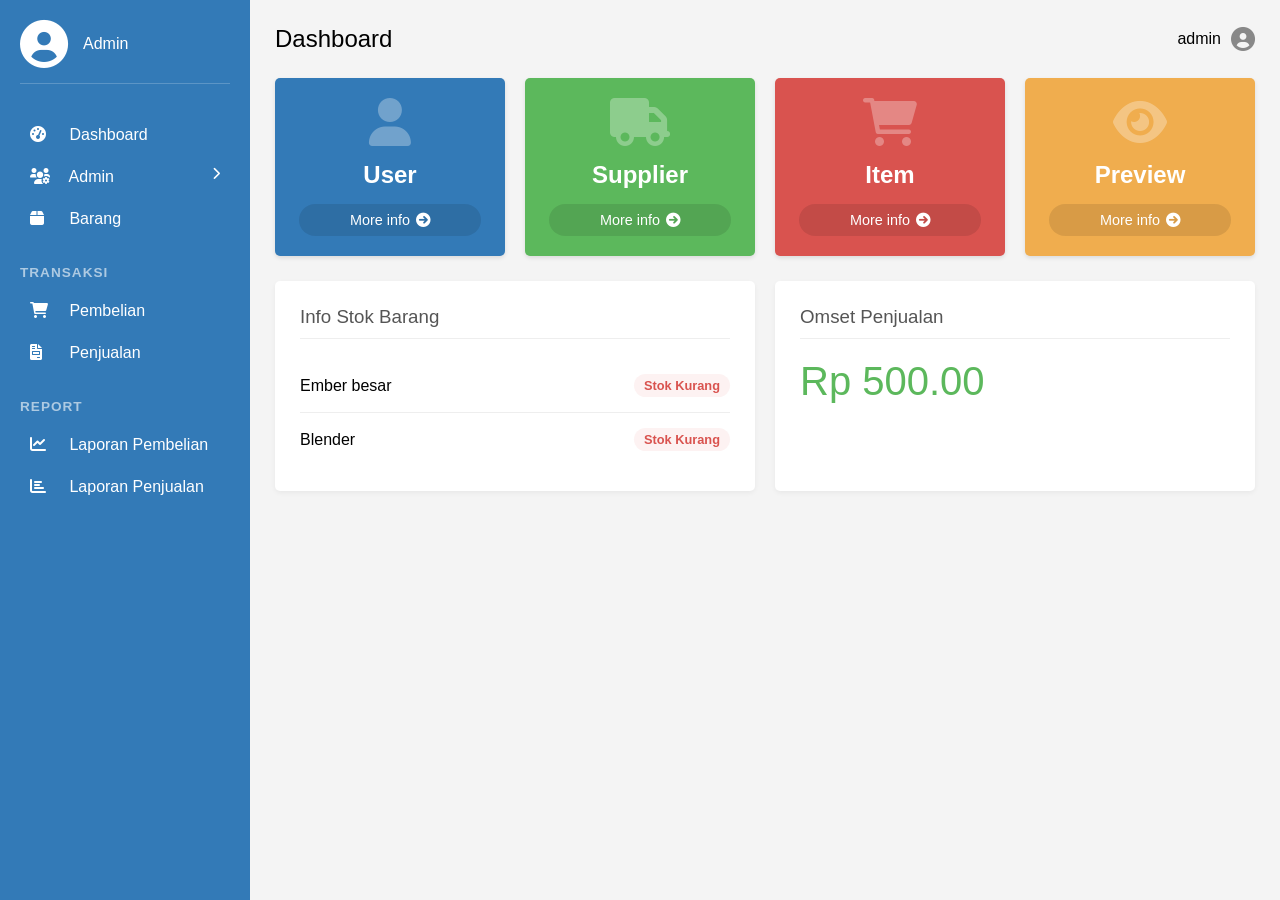
==== index.html @ 7a48f913 "inventori" ====
<!DOCTYPE html>
<html lang="en">
<head>
    <meta charset="UTF-8">
    <meta name="viewport" content="width=device-width, initial-scale=1.0">
    <title>Admin Dashboard - Penjualan Barang</title>
    <link rel="stylesheet" href="style.css">
    <link rel="stylesheet" href="https://cdnjs.cloudflare.com/ajax/libs/font-awesome/6.0.0/css/all.min.css">
</head>
<body>

    <div class="sidebar">
        <div class="admin-profile">
            <i class="fas fa-user-circle"></i>
            <span>Admin</span>
        </div>
        
        <a href="#"><i class="fas fa-tachometer-alt"></i> Dashboard</a>
        <a href="#">
            <i class="fas fa-users-cog"></i> Admin 
            <i class="fas fa-chevron-right float-right"></i>
        </a>
        <a href="#"><i class="fas fa-box"></i> Barang</a>
        
        <h3>Transaksi</h3>
        <a href="#"><i class="fas fa-shopping-cart"></i> Pembelian</a>
        <a href="#"><i class="fas fa-file-invoice"></i> Penjualan</a>
        
        <h3>Report</h3>
        <a href="#"><i class="fas fa-chart-line"></i> Laporan Pembelian</a>
        <a href="#"><i class="fas fa-chart-bar"></i> Laporan Penjualan</a>
    </div>

    <div class="main-content">
        <div class="header">
            <h2>Dashboard</h2>
            <div class="user-info">
                <span>admin</span>
                <i class="fas fa-user-circle"></i>
            </div>
        </div>

        <div class="card-container">
            
            <div class="card blue">
                <i class="fas fa-user main-card-icon"></i>
                <h3>User</h3>
                <a href="#" class="more-info-btn">
                    <span>More info</span>
                    <i class="fas fa-arrow-circle-right small-arrow"></i>
                </a>
            </div>

            <div class="card green">
                <i class="fas fa-truck main-card-icon"></i>
                <h3>Supplier</h3>
                <a href="#" class="more-info-btn">
                    <span>More info</span>
                    <i class="fas fa-arrow-circle-right small-arrow"></i>
                </a>
            </div>

            <div class="card red">
                <i class="fas fa-shopping-cart main-card-icon"></i>
                <h3>Item</h3>
                <a href="#" class="more-info-btn">
                    <span>More info</span>
                    <i class="fas fa-arrow-circle-right small-arrow"></i>
                </a>
            </div>

            <div class="card orange">
                <i class="fas fa-eye main-card-icon"></i>
                <h3>Preview</h3>
                <a href="#" class="more-info-btn">
                    <span>More info</span>
                    <i class="fas fa-arrow-circle-right small-arrow"></i>
                </a>
            </div>
        </div>

        <div class="info-container">
            
            <div class="info-panel info-stock">
                <h3>Info Stok Barang</h3>
                <ul>
                    <li>
                        <span>Ember besar</span>
                        <span class="stok-status kurang">Stok Kurang</span>
                    </li>
                    <li>
                        <span>Blender</span>
                        <span class="stok-status kurang">Stok Kurang</span>
                    </li>
                    </ul>
            </div>

            <div class="info-panel omset-penjualan">
                <h3>Omset Penjualan</h3>
                <p class="omset-value">Rp 500.00</p>
            </div>
        </div>
    </div>
</body>
</html>
---- style.css ----
/* --- Reset Global --- */
body {
    font-family: 'Segoe UI', Arial, sans-serif; /* Font yang lebih modern */
    margin: 0;
    padding: 0;
    display: flex; /* Memisahkan Sidebar dan Konten Utama side-by-side */
    height: 100vh;
    background-color: #f4f4f4;
}

/* --- Gaya Sidebar (Biru) --- */
.sidebar {
    width: 250px;
    background-color: #337ab7; /* Biru AdminLTE standard */
    color: #fff;
    padding: 20px;
    box-sizing: border-box; /* Pastikan padding tidak menambah lebar */
}

.admin-profile {
    display: flex;
    align-items: center;
    margin-bottom: 30px;
    padding-bottom: 15px;
    border-bottom: 1px solid rgba(255, 255, 255, 0.2);
}

.admin-profile i {
    font-size: 3rem; /* Ikon profil besar */
    margin-right: 15px;
}

.sidebar a {
    display: block;
    color: #fff;
    text-decoration: none;
    padding: 12px 10px;
    border-radius: 4px;
    transition: background-color 0.3s;
}

.sidebar a i:first-child {
    width: 25px; /* Lebar ikon menu tetap agar teks rata */
    margin-right: 10px;
}

.sidebar a:hover {
    background-color: rgba(255, 255, 255, 0.1);
}

.sidebar h3 {
    margin-top: 25px;
    margin-bottom: 10px;
    font-size: 0.85rem;
    text-transform: uppercase;
    letter-spacing: 1px;
    color: rgba(255, 255, 255, 0.6);
}

.float-right {
    float: right;
    font-size: 0.8rem;
    line-height: 1.5; /* Rata vertikal */
}

/* --- Gaya Konten Utama (Abu-abu) --- */
.main-content {
    flex: 1; /* Mengambil sisa ruang horizontal */
    padding: 25px;
    box-sizing: border-box;
    overflow-y: auto; /* Scroll vertikal jika konten panjang */
}

.header {
    display: flex;
    justify-content: space-between;
    align-items: center;
    margin-bottom: 25px;
}

.header h2 {
    margin: 0;
    font-weight: 400;
}

.user-info {
    display: flex;
    align-items: center;
}

.user-info i {
    font-size: 1.5rem;
    margin-left: 10px;
    color: #888;
}

/* --- Gaya Kartu Informasi (Warna-warni) --- */
.card-container {
    display: flex;
    gap: 20px;
    margin-bottom: 25px;
}

.card {
    flex: 1; /* Semua kartu lebar sama */
    padding: 20px;
    color: #fff;
    border-radius: 5px;
    position: relative;
    box-shadow: 0 2px 4px rgba(0,0,0,0.1);
    display: flex;
    flex-direction: column; /* Konten kartu menumpuk vertikal */
    align-items: center; /* Konten utama di tengah */
}

/* Ikon Utama Besar di Kartu */
.main-card-icon {
    font-size: 3rem; 
    margin-bottom: 15px;
    opacity: 0.3; /* Sedikit transparan agar modern */
}

.card h3 {
    margin: 0 0 15px 0;
    font-weight: 600;
    font-size: 1.5rem;
}

/* Warna Kartu */
.card.blue { background-color: #337ab7; }
.card.green { background-color: #5cb85c; }
.card.red { background-color: #d9534f; }
.card.orange { background-color: #f0ad4e; }

/* --- PERUBAHAN: Tombol "More Info" agar SEJAJAR & Panah KECIL --- */
.more-info-btn {
    color: #fff;
    text-decoration: none;
    font-size: 0.9rem;
    margin-top: auto; /* Memaksa tombol ke dasar kartu */
    
    /* MENGAKTIFKAN FLEXBOX UNTUK PENYEJAJARAN HORIZONTAL */
    display: flex;
    align-items: center; /* Sejajar Vertikal */
    justify-content: center; /* Mengetengahkan di kartu */
    gap: 6px; /* Jarak antara teks dan ikon panah */
    
    /* Gaya visual tambahan tombol */
    background-color: rgba(0, 0, 0, 0.1); 
    padding: 8px 15px;
    border-radius: 20px; /* Sudut membulat pill */
    width: 80%; /* Lebar tombol relatif terhadap kartu */
    transition: background-color 0.3s;
}

.more-info-btn:hover {
    background-color: rgba(0, 0, 0, 0.2);
}

/* Properti khusus untuk memperkecil panah */
.small-arrow {
    font-size: 0.9rem; /* Ukurannya sama dengan teks, tidak lagi besar */
}

/* --- Gaya Panel Informasi Bawah (Putih) --- */
.info-container {
    display: flex;
    gap: 20px;
}

.info-panel {
    flex: 1;
    background-color: #fff;
    padding: 25px;
    border-radius: 5px;
    box-shadow: 0 2px 5px rgba(0, 0, 0, 0.05);
}

.info-panel h3 {
    margin-top: 0;
    margin-bottom: 20px;
    font-weight: 400;
    color: #555;
    border-bottom: 1px solid #eee;
    padding-bottom: 10px;
}

/* List Stok */
.info-stock ul {
    list-style: none;
    padding: 0;
    margin: 0;
}

.info-stock li {
    padding: 15px 0;
    border-bottom: 1px solid #eee;
    display: flex;
    justify-content: space-between;
    align-items: center;
}

.info-stock li:last-child {
    border-bottom: none; /* Hapus garis bawah item terakhir */
}

.stok-status {
    font-size: 0.8rem;
    padding: 4px 10px;
    border-radius: 12px;
    font-weight: bold;
}

.stok-status.kurang {
    background-color: #fdf2f2; /* Merah muda sangat muda */
    color: #d9534f; /* Merah */
}

/* Omset */
.omset-value {
    font-size: 2.5rem;
    color: #5cb85c; /* Hijau */
    margin: 10px 0 0 0;
    font-weight: 300;
}
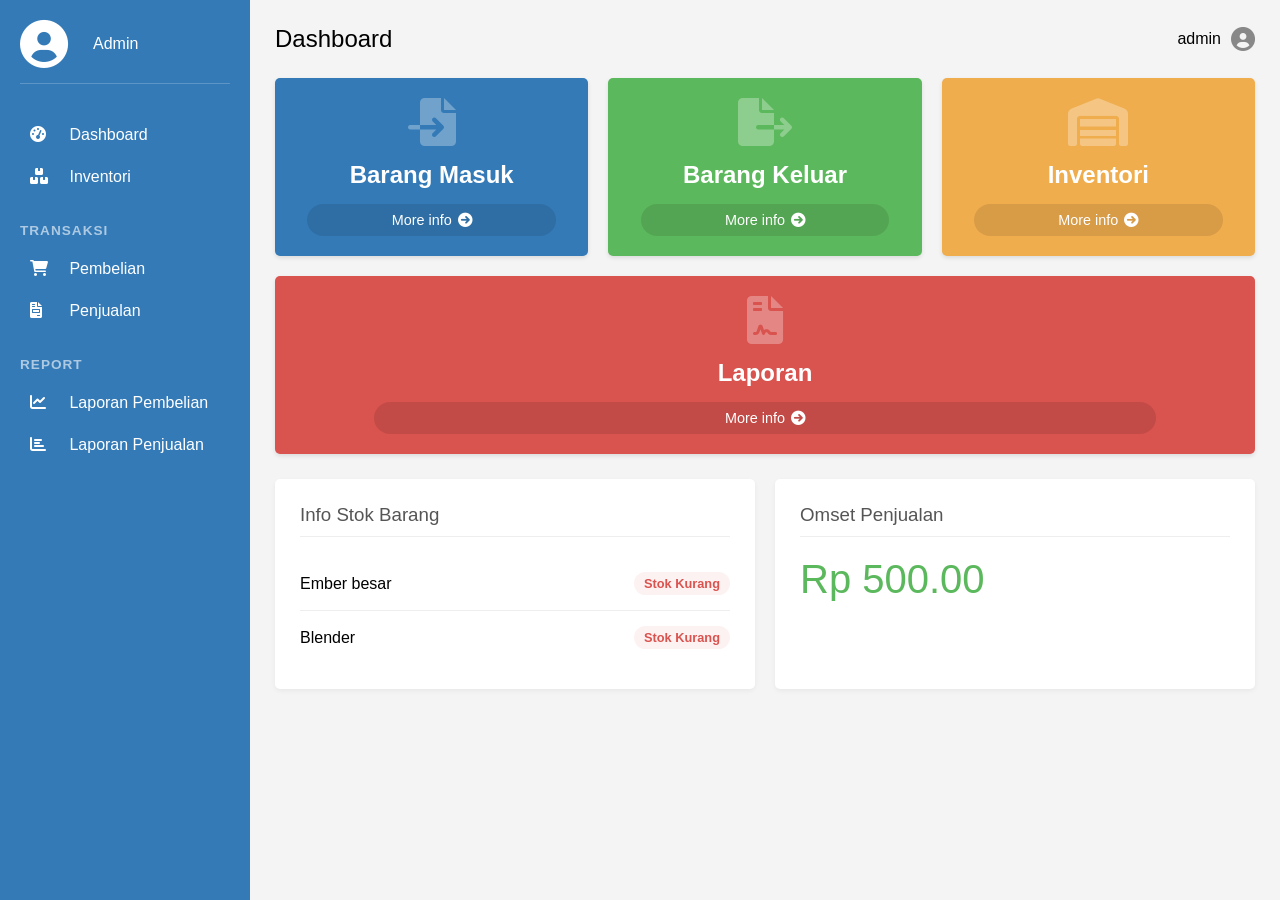
==== commit e65260d5: "Update index.html update" ====
--- a/index.html
+++ b/index.html
@@ -3,32 +3,244 @@
 <head>
     <meta charset="UTF-8">
     <meta name="viewport" content="width=device-width, initial-scale=1.0">
-    <title>Admin Dashboard - Penjualan Barang</title>
-    <link rel="stylesheet" href="style.css">
+    <title>Sistem Inventori Barang</title>
     <link rel="stylesheet" href="https://cdnjs.cloudflare.com/ajax/libs/font-awesome/6.0.0/css/all.min.css">
+    
+    <style>
+        /* --- Reset Global --- */
+        body {
+            font-family: 'Segoe UI', Arial, sans-serif;
+            margin: 0;
+            padding: 0;
+            display: flex;
+            height: 100vh;
+            background-color: #f4f4f4;
+        }
+
+        /* --- Gaya Sidebar (Biru) --- */
+        .sidebar {
+            width: 250px;
+            background-color: #337ab7;
+            color: #fff;
+            padding: 20px;
+            box-sizing: border-box;
+            flex-shrink: 0; /* Mencegah sidebar menyusut */
+        }
+
+        .admin-profile {
+            display: flex;
+            align-items: center;
+            margin-bottom: 30px;
+            padding-bottom: 15px;
+            border-bottom: 1px solid rgba(255, 255, 255, 0.2);
+        }
+
+        .admin-profile i {
+            font-size: 3rem;
+            margin-right: 15px;
+        }
+
+        .sidebar a {
+            display: block;
+            color: #fff;
+            text-decoration: none;
+            padding: 12px 10px;
+            border-radius: 4px;
+            transition: background-color 0.3s;
+        }
+
+        .sidebar a i:first-child {
+            width: 25px;
+            margin-right: 10px;
+        }
+
+        .sidebar a:hover {
+            background-color: rgba(255, 255, 255, 0.1);
+        }
+
+        .sidebar h3 {
+            margin-top: 25px;
+            margin-bottom: 10px;
+            font-size: 0.85rem;
+            text-transform: uppercase;
+            letter-spacing: 1px;
+            color: rgba(255, 255, 255, 0.6);
+        }
+
+        /* --- Gaya Konten Utama --- */
+        .main-content {
+            flex: 1;
+            padding: 25px;
+            box-sizing: border-box;
+            overflow-y: auto;
+        }
+
+        .header {
+            display: flex;
+            justify-content: space-between;
+            align-items: center;
+            margin-bottom: 25px;
+        }
+
+        .header h2 {
+            margin: 0;
+            font-weight: 400;
+        }
+
+        .user-info {
+            display: flex;
+            align-items: center;
+        }
+
+        .user-info i {
+            font-size: 1.5rem;
+            margin-left: 10px;
+            color: #888;
+        }
+
+        /* --- Gaya Kartu Informasi --- */
+        .card-container {
+            display: flex;
+            gap: 20px;
+            margin-bottom: 25px;
+            flex-wrap: wrap; /* Agar responsif jika layar sempit */
+        }
+
+        .card {
+            flex: 1;
+            min-width: 200px;
+            padding: 20px;
+            color: #fff;
+            border-radius: 5px;
+            position: relative;
+            box-shadow: 0 2px 4px rgba(0,0,0,0.1);
+            display: flex;
+            flex-direction: column;
+            align-items: center;
+        }
+
+        .main-card-icon {
+            font-size: 3rem; 
+            margin-bottom: 15px;
+            opacity: 0.3;
+        }
+
+        .card h3 {
+            margin: 0 0 15px 0;
+            font-weight: 600;
+            font-size: 1.5rem;
+        }
+
+        .card.blue { background-color: #337ab7; }
+        .card.green { background-color: #5cb85c; }
+        .card.red { background-color: #d9534f; }
+        .card.orange { background-color: #f0ad4e; }
+
+        .more-info-btn {
+            color: #fff;
+            text-decoration: none;
+            font-size: 0.9rem;
+            margin-top: auto;
+            display: flex;
+            align-items: center;
+            justify-content: center;
+            gap: 6px;
+            background-color: rgba(0, 0, 0, 0.1); 
+            padding: 8px 15px;
+            border-radius: 20px;
+            width: 80%;
+            transition: background-color 0.3s;
+        }
+
+        .more-info-btn:hover {
+            background-color: rgba(0, 0, 0, 0.2);
+        }
+
+        .small-arrow {
+            font-size: 0.9rem;
+        }
+
+        /* --- Gaya Panel Informasi Bawah --- */
+        .info-container {
+            display: flex;
+            gap: 20px;
+            flex-wrap: wrap;
+        }
+
+        .info-panel {
+            flex: 1;
+            min-width: 300px;
+            background-color: #fff;
+            padding: 25px;
+            border-radius: 5px;
+            box-shadow: 0 2px 5px rgba(0, 0, 0, 0.05);
+        }
+
+        .info-panel h3 {
+            margin-top: 0;
+            margin-bottom: 20px;
+            font-weight: 400;
+            color: #555;
+            border-bottom: 1px solid #eee;
+            padding-bottom: 10px;
+        }
+
+        .info-stock ul {
+            list-style: none;
+            padding: 0;
+            margin: 0;
+        }
+
+        .info-stock li {
+            padding: 15px 0;
+            border-bottom: 1px solid #eee;
+            display: flex;
+            justify-content: space-between;
+            align-items: center;
+        }
+
+        .info-stock li:last-child {
+            border-bottom: none;
+        }
+
+        .stok-status {
+            font-size: 0.8rem;
+            padding: 4px 10px;
+            border-radius: 12px;
+            font-weight: bold;
+        }
+
+        .stok-status.kurang {
+            background-color: #fdf2f2;
+            color: #d9534f;
+        }
+
+        .omset-value {
+            font-size: 2.5rem;
+            color: #5cb85c;
+            margin: 10px 0 0 0;
+            font-weight: 300;
+        }
+    </style>
 </head>
 <body>
 
     <div class="sidebar">
         <div class="admin-profile">
             <i class="fas fa-user-circle"></i>
-            <span>Admin</span>
+            <a href="#">Admin</a>
         </div>
         
         <a href="#"><i class="fas fa-tachometer-alt"></i> Dashboard</a>
-        <a href="#">
-            <i class="fas fa-users-cog"></i> Admin 
-            <i class="fas fa-chevron-right float-right"></i>
-        </a>
-        <a href="#"><i class="fas fa-box"></i> Barang</a>
+        <a href="inventoriBarang.html"><i class="fas fa-boxes-stacked"></i> Inventori</a>
         
         <h3>Transaksi</h3>
         <a href="#"><i class="fas fa-shopping-cart"></i> Pembelian</a>
-        <a href="#"><i class="fas fa-file-invoice"></i> Penjualan</a>
+        <a href="Penjualan.html"><i class="fas fa-file-invoice"></i> Penjualan</a>
         
         <h3>Report</h3>
-        <a href="#"><i class="fas fa-chart-line"></i> Laporan Pembelian</a>
-        <a href="#"><i class="fas fa-chart-bar"></i> Laporan Penjualan</a>
+        <a href="LaporanPembelian.html"><i class="fas fa-chart-line"></i> Laporan Pembelian</a>
+        <a href="LaporanPenjualan.html"><i class="fas fa-chart-bar"></i> Laporan Penjualan</a>
     </div>
 
     <div class="main-content">
@@ -41,10 +253,9 @@
         </div>
 
         <div class="card-container">
-            
             <div class="card blue">
-                <i class="fas fa-user main-card-icon"></i>
-                <h3>User</h3>
+                <i class="fas fa-file-import main-card-icon"></i>
+                <h3>Barang Masuk</h3>
                 <a href="#" class="more-info-btn">
                     <span>More info</span>
                     <i class="fas fa-arrow-circle-right small-arrow"></i>
@@ -52,26 +263,26 @@
             </div>
 
             <div class="card green">
-                <i class="fas fa-truck main-card-icon"></i>
-                <h3>Supplier</h3>
+                <i class="fas fa-file-export main-card-icon"></i>
+                <h3>Barang Keluar</h3>
                 <a href="#" class="more-info-btn">
                     <span>More info</span>
                     <i class="fas fa-arrow-circle-right small-arrow"></i>
                 </a>
             </div>
 
-            <div class="card red">
-                <i class="fas fa-shopping-cart main-card-icon"></i>
-                <h3>Item</h3>
+            <div class="card orange">
+                <i class="fas fa-warehouse main-card-icon"></i>
+                <h3>Inventori</h3>
                 <a href="#" class="more-info-btn">
                     <span>More info</span>
                     <i class="fas fa-arrow-circle-right small-arrow"></i>
                 </a>
             </div>
 
-            <div class="card orange">
-                <i class="fas fa-eye main-card-icon"></i>
-                <h3>Preview</h3>
+            <div class="card red">
+                <i class="fas fa-file-contract main-card-icon"></i>
+                <h3>Laporan</h3>
                 <a href="#" class="more-info-btn">
                     <span>More info</span>
                     <i class="fas fa-arrow-circle-right small-arrow"></i>
@@ -80,19 +291,12 @@
         </div>
 
         <div class="info-container">
-            
             <div class="info-panel info-stock">
                 <h3>Info Stok Barang</h3>
                 <ul>
-                    <li>
-                        <span>Ember besar</span>
-                        <span class="stok-status kurang">Stok Kurang</span>
-                    </li>
-                    <li>
-                        <span>Blender</span>
-                        <span class="stok-status kurang">Stok Kurang</span>
-                    </li>
-                    </ul>
+                    <li><span>Ember besar</span> <span class="stok-status kurang">Stok Kurang</span></li>
+                    <li><span>Blender</span> <span class="stok-status kurang">Stok Kurang</span></li>
+                </ul>
             </div>
 
             <div class="info-panel omset-penjualan">
@@ -101,5 +305,15 @@
             </div>
         </div>
     </div>
+
+    <script>
+        // Fungsi ini bisa dikembangkan untuk dropdown profile di pojok kanan
+        function toggleDropdown() {
+            var dropdown = document.getElementById("adminMenu");
+            if (dropdown) {
+                dropdown.style.display = (dropdown.style.display === "block") ? "none" : "block";
+            }
+        }
+    </script>
 </body>
-</html>+</html>
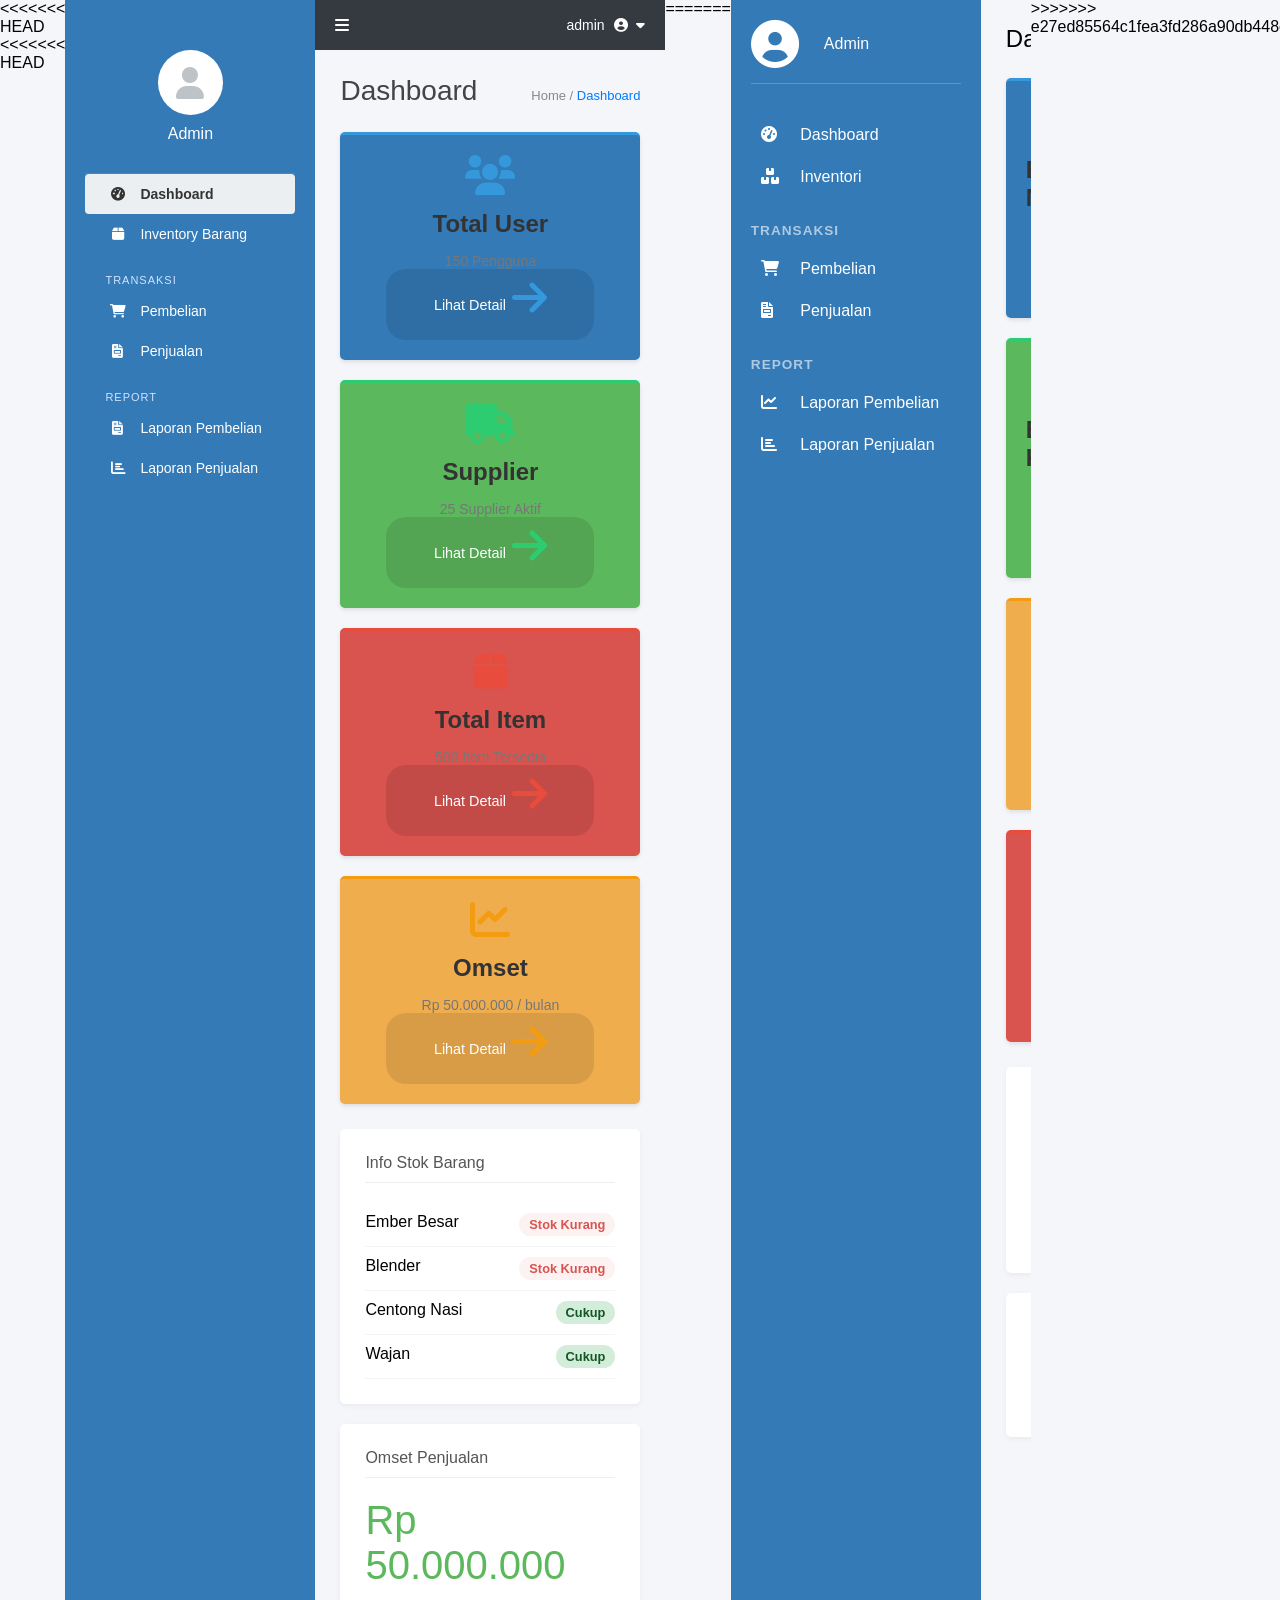
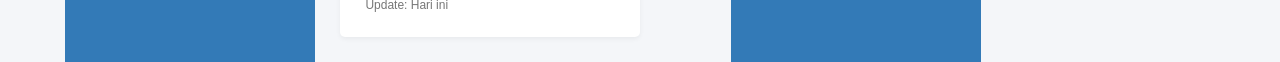
==== commit 55f4c431: "update kodingan" ====
--- a/index.html
+++ b/index.html
@@ -1,4 +1,69 @@
 <!DOCTYPE html>
+<<<<<<< HEAD
+<html lang="id">
+<head>
+    <meta charset="UTF-8">
+    <meta name="viewport" content="width=device-width, initial-scale=1.0">
+    <title>Admin Dashboard - Sistem Inventaris</title>
+    <link rel="stylesheet" href="https://cdnjs.cloudflare.com/ajax/libs/font-awesome/6.0.0/css/all.min.css">
+    
+    <style>
+        * { margin: 0; padding: 0; box-sizing: border-box; font-family: 'Segoe UI', Roboto, Helvetica, Arial, sans-serif; }
+        body { display: flex; background-color: #f4f6f9; min-height: 100vh; overflow-x: hidden; }
+        
+        /* SIDEBAR STYLING */
+        .sidebar { width: 260px; background-color: #3b82f6; color: white; flex-shrink: 0; transition: all 0.3s; }
+        .profile-box { padding: 30px 20px; text-align: center; border-bottom: 1px solid rgba(255,255,255,0.1); }
+        .avatar-circle { width: 65px; height: 65px; background: white; border-radius: 50%; margin: 0 auto 10px; display: flex; align-items: center; justify-content: center; color: #bdc3c7; font-size: 32px; }
+        
+        .sidebar nav a { display: flex; align-items: center; padding: 12px 20px; color: white; text-decoration: none; font-size: 14px; transition: 0.2s; }
+        .sidebar nav a i { margin-right: 12px; width: 20px; text-align: center; }
+        .sidebar nav a:hover { background-color: rgba(255,255,255,0.1); }
+        .sidebar nav a.active { background-color: #eceff1; color: #333; font-weight: 600; }
+        
+        .section-label { padding: 20px 20px 5px; font-size: 11px; text-transform: uppercase; letter-spacing: 1px; color: #d1e3ff; }
+        
+        /* MAIN CONTENT STYLING */
+        .main-wrapper { flex-grow: 1; display: flex; flex-direction: column; }
+        header { height: 50px; background-color: #343a40; display: flex; align-items: center; justify-content: space-between; padding: 0 20px; color: white; }
+        .content-area { padding: 25px; }
+        
+        .page-title { display: flex; justify-content: space-between; align-items: baseline; margin-bottom: 25px; }
+        .page-title h1 { font-weight: 400; font-size: 28px; color: #444; }
+        .breadcrumb { font-size: 13px; color: #888; }
+        .breadcrumb span { color: #007bff; }
+        
+        /* DASHBOARD CARDS */
+        .card-container { display: grid; grid-template-columns: repeat(auto-fit, minmax(250px, 1fr)); gap: 20px; margin-bottom: 25px; }
+        .card { background: white; border-radius: 5px; box-shadow: 0 0 15px rgba(0,0,0,0.05); border-top: 3px solid #d2d6de; padding: 20px; transition: 0.3s; }
+        .card:hover { transform: translateY(-5px); box-shadow: 0 5px 20px rgba(0,0,0,0.1); }
+        .card.blue { border-top-color: #3498db; }
+        .card.green { border-top-color: #2ecc71; }
+        .card.red { border-top-color: #e74c3c; }
+        .card.orange { border-top-color: #f39c12; }
+        
+        .card h3 { font-size: 18px; color: #333; margin-bottom: 10px; }
+        .card p { font-size: 14px; color: #777; }
+        .card i { font-size: 40px; margin-bottom: 15px; }
+        .card.blue i { color: #3498db; }
+        .card.green i { color: #2ecc71; }
+        .card.red i { color: #e74c3c; }
+        .card.orange i { color: #f39c12; }
+        
+        .more-info-btn { display: inline-block; margin-top: 15px; color: #3b82f6; text-decoration: none; font-size: 14px; }
+        .more-info-btn:hover { text-decoration: underline; }
+        
+        /* INFO PANELS */
+        .info-container { display: grid; grid-template-columns: repeat(auto-fit, minmax(300px, 1fr)); gap: 20px; }
+        .info-panel { background: white; border-radius: 5px; box-shadow: 0 0 15px rgba(0,0,0,0.05); padding: 20px; }
+        .info-panel h3 { font-size: 16px; color: #333; margin-bottom: 15px; border-bottom: 2px solid #f4f4f4; padding-bottom: 10px; }
+        .info-panel ul { list-style: none; }
+        .info-panel li { display: flex; justify-content: space-between; padding: 10px 0; border-bottom: 1px solid #f4f4f4; }
+        .stok-status { font-size: 12px; padding: 4px 8px; border-radius: 4px; }
+        .stok-status.kurang { background-color: #f8d7da; color: #721c24; }
+        .stok-status.cukup { background-color: #d4edda; color: #155724; }
+        .omset-value { font-size: 24px; color: #2ecc71; font-weight: bold; }
+=======
 <html lang="en">
 <head>
     <meta charset="UTF-8">
@@ -7,7 +72,6 @@
     <link rel="stylesheet" href="https://cdnjs.cloudflare.com/ajax/libs/font-awesome/6.0.0/css/all.min.css">
     
     <style>
-        /* --- Reset Global --- */
         body {
             font-family: 'Segoe UI', Arial, sans-serif;
             margin: 0;
@@ -17,14 +81,13 @@
             background-color: #f4f4f4;
         }
 
-        /* --- Gaya Sidebar (Biru) --- */
         .sidebar {
             width: 250px;
             background-color: #337ab7;
             color: #fff;
             padding: 20px;
             box-sizing: border-box;
-            flex-shrink: 0; /* Mencegah sidebar menyusut */
+            flex-shrink: 0;
         }
 
         .admin-profile {
@@ -67,7 +130,6 @@
             color: rgba(255, 255, 255, 0.6);
         }
 
-        /* --- Gaya Konten Utama --- */
         .main-content {
             flex: 1;
             padding: 25px;
@@ -98,12 +160,11 @@
             color: #888;
         }
 
-        /* --- Gaya Kartu Informasi --- */
         .card-container {
             display: flex;
             gap: 20px;
             margin-bottom: 25px;
-            flex-wrap: wrap; /* Agar responsif jika layar sempit */
+            flex-wrap: wrap; 
         }
 
         .card {
@@ -160,7 +221,6 @@
             font-size: 0.9rem;
         }
 
-        /* --- Gaya Panel Informasi Bawah --- */
         .info-container {
             display: flex;
             gap: 20px;
@@ -221,10 +281,118 @@
             margin: 10px 0 0 0;
             font-weight: 300;
         }
+>>>>>>> e27ed85564c1fea3fd286a90db448e10c9854435
     </style>
 </head>
 <body>
 
+<<<<<<< HEAD
+    <aside class="sidebar">
+        <div class="profile-box">
+            <div class="avatar-circle"><i class="fa fa-user"></i></div>
+            <p>Admin</p>
+        </div>
+        
+        <nav>
+            <!-- Link Dashboard (Active) -->
+            <a href="index.html" class="active"><i class="fa fa-tachometer-alt"></i> Dashboard</a>
+            
+            <!-- Link Inventory Barang -->
+            <a href="Barang.html"><i class="fa fa-box"></i> Inventory Barang</a>
+            
+            <div class="section-label">Transaksi</div>
+            <a href="#"><i class="fa fa-shopping-cart"></i> Pembelian</a>
+            <a href="#"><i class="fa fa-file-invoice"></i> Penjualan</a>
+            
+            <div class="section-label">Report</div>
+            <!-- Link Laporan Pembelian -->
+            <a href="LaporanPembelian.html"><i class="fa fa-file-invoice"></i> Laporan Pembelian</a>
+            <!-- Link Laporan Penjualan -->
+            <a href="LaporanPenjualan.html"><i class="fa fa-chart-bar"></i> Laporan Penjualan</a>
+        </nav>
+    </aside>
+
+    <div class="main-wrapper">
+        <header>
+            <i class="fa fa-bars" style="cursor: pointer;"></i>
+            <div style="font-size: 14px;">
+                admin <i class="fa fa-user-circle" style="margin: 0 5px;"></i> <i class="fa fa-caret-down"></i>
+            </div>
+        </header>
+
+        <section class="content-area">
+            <div class="page-title">
+                <h1>Dashboard</h1>
+                <div class="breadcrumb">Home / <span>Dashboard</span></div>
+            </div>
+
+            <!-- Dashboard Cards -->
+            <div class="card-container">
+                <div class="card blue">
+                    <i class="fas fa-users"></i>
+                    <h3>Total User</h3>
+                    <p>150 Pengguna</p>
+                    <a href="#" class="more-info-btn">Lihat Detail <i class="fas fa-arrow-right"></i></a>
+                </div>
+
+                <div class="card green">
+                    <i class="fas fa-truck"></i>
+                    <h3>Supplier</h3>
+                    <p>25 Supplier Aktif</p>
+                    <a href="#" class="more-info-btn">Lihat Detail <i class="fas fa-arrow-right"></i></a>
+                </div>
+
+                <div class="card red">
+                    <i class="fas fa-box"></i>
+                    <h3>Total Item</h3>
+                    <p>500 Item Tersedia</p>
+                    <a href="Barang.html" class="more-info-btn">Lihat Detail <i class="fas fa-arrow-right"></i></a>
+                </div>
+
+                <div class="card orange">
+                    <i class="fas fa-chart-line"></i>
+                    <h3>Omset</h3>
+                    <p>Rp 50.000.000 / bulan</p>
+                    <a href="LaporanPenjualan.html" class="more-info-btn">Lihat Detail <i class="fas fa-arrow-right"></i></a>
+                </div>
+            </div>
+
+            <!-- Info Panels -->
+            <div class="info-container">
+                <div class="info-panel">
+                    <h3>Info Stok Barang</h3>
+                    <ul>
+                        <li>
+                            <span>Ember Besar</span>
+                            <span class="stok-status kurang">Stok Kurang</span>
+                        </li>
+                        <li>
+                            <span>Blender</span>
+                            <span class="stok-status kurang">Stok Kurang</span>
+                        </li>
+                        <li>
+                            <span>Centong Nasi</span>
+                            <span class="stok-status cukup">Cukup</span>
+                        </li>
+                        <li>
+                            <span>Wajan</span>
+                            <span class="stok-status cukup">Cukup</span>
+                        </li>
+                    </ul>
+                </div>
+
+                <div class="info-panel">
+                    <h3>Omset Penjualan</h3>
+                    <p class="omset-value">Rp 50.000.000</p>
+                    <p style="font-size: 12px; color: #777; margin-top: 10px;">Update: Hari ini</p>
+                </div>
+            </div>
+        </section>
+    </div>
+
+</body>
+</html>
+=======
     <div class="sidebar">
         <div class="admin-profile">
             <i class="fas fa-user-circle"></i>
@@ -256,7 +424,7 @@
             <div class="card blue">
                 <i class="fas fa-file-import main-card-icon"></i>
                 <h3>Barang Masuk</h3>
-                <a href="#" class="more-info-btn">
+                <a href="Pembelian.html" class="more-info-btn">
                     <span>More info</span>
                     <i class="fas fa-arrow-circle-right small-arrow"></i>
                 </a>
@@ -265,7 +433,7 @@
             <div class="card green">
                 <i class="fas fa-file-export main-card-icon"></i>
                 <h3>Barang Keluar</h3>
-                <a href="#" class="more-info-btn">
+                <a href="Penjualan.html" class="more-info-btn">
                     <span>More info</span>
                     <i class="fas fa-arrow-circle-right small-arrow"></i>
                 </a>
@@ -274,7 +442,7 @@
             <div class="card orange">
                 <i class="fas fa-warehouse main-card-icon"></i>
                 <h3>Inventori</h3>
-                <a href="#" class="more-info-btn">
+                <a href="inventoriBarang.html" class="more-info-btn">
                     <span>More info</span>
                     <i class="fas fa-arrow-circle-right small-arrow"></i>
                 </a>
@@ -307,7 +475,6 @@
     </div>
 
     <script>
-        // Fungsi ini bisa dikembangkan untuk dropdown profile di pojok kanan
         function toggleDropdown() {
             var dropdown = document.getElementById("adminMenu");
             if (dropdown) {
@@ -317,3 +484,4 @@
     </script>
 </body>
 </html>
+>>>>>>> e27ed85564c1fea3fd286a90db448e10c9854435
